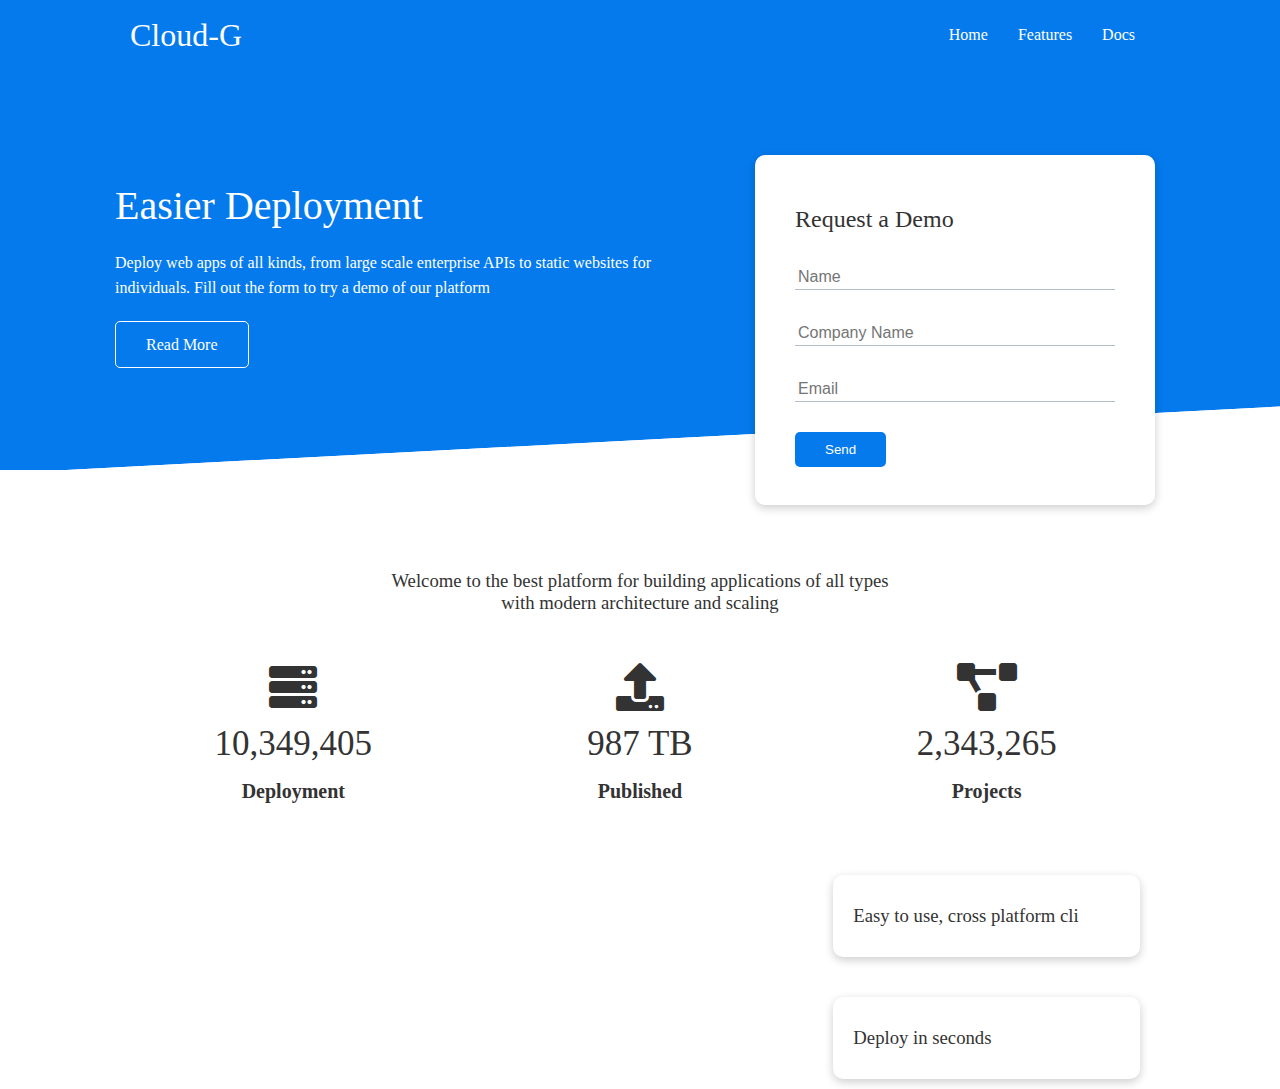
==== index.html @ 3bfcf2d3 "added cli section and style and added images folder" ====
<!DOCTYPE html>
<html lang="en">
<head>
    <meta charset="UTF-8">
    <meta http-equiv="X-UA-Compatible" content="IE=edge">
    <meta name="viewport" content="width=device-width, initial-scale=1.0">
    <link rel="stylesheet" href="https://cdnjs.cloudflare.com/ajax/libs/font-awesome/5.15.3/css/all.min.css" />
    <title> Cloud-G | Cloud Hosting For Everyone </title>
    <link rel="stylesheet" href="css/utilities.css" />
    <link rel="stylesheet" href="css/style.css" />
</head>
<body>
    <!-- NavBar -->
    <div class="navbar">
        <div class="container flex">
            <h1 class="logo">Cloud-G</h1>
            <nav>
                <ul>
                    <li><a href="index.html">Home</a></li>
                    <li><a href="features.html">Features</a></li>
                    <li><a href="docs.html">Docs</a></li>
                </ul>
            </nav>
        </div>
    </div>
    <!-- Showcase -->
    <section class="showcase">
        <div class="container grid">
            <div class="showcase-text">
                <h1> Easier Deployment</h1>
                <p>Deploy web apps of all kinds, from large scale enterprise APIs to static websites for individuals. Fill out the form to try a demo of our platform</p>
                <a href="features.html" class="btn btn-outline">Read More</a>
            </div>
            <div class="showcase-form card">
                <h2>Request a Demo</h2>
                <form>
                    <div class="form-control">
                        <input type="text" name="name" placeholder="Name" required/>
                    </div>
                    <div class="form-control">
                        <input type="text" name="company" placeholder="Company Name" required/>
                    </div>
                    <div class="form-control">
                        <input type="email" name="email" placeholder="Email" required/>
                    </div>
                    <input type="submit" value="Send" class="btn btn-primary">
                </form>
            </div>
        </div>
    </section>

    <!-- Stats -->
    <section class="stats">
        <div class="container">
            <h3 class="stats-heading text-center my-1">
                Welcome to the best platform for building applications of all types with modern architecture and scaling
            </h3>
            <div class="grid grid-3 text-center my-4">
                <div>
                    <i class="fas fa-server fa-3x"></i>
                    <h3>10,349,405</h3>
                    <p class="text-secondary">Deployment</p>
                </div>
                <div>
                    <i class="fas fa-upload fa-3x"></i>
                    <h3>987 TB</h3>
                    <p class="text-secondary">Published</p>
                </div>
                <div>
                    <i class="fas fa-project-diagram fa-3x"></i>
                    <h3>2,343,265</h3>
                    <p class="text-secondary">Projects</p>
                </div>
            </div>
        </div>
    </section>

    <!-- Cli -->
    <section class="cli">
        <div class="container grid">
            <img src="images/cli.png" alt="">
            <div class="card">
                <h3>Easy to use, cross platform cli</h3>
            </div>
            <div class="card">
                <h3>Deploy in seconds</h3>
            </div>
        </div>
    </section>
</body>
</html>
---- css/utilities.css ----
/* Utilities */
.container{
    max-width: 1100px;
    margin: 0 auto;
    overflow: auto;
    padding: 0 40px;
}

.card{
    background-color: #fff;
    color: #333;
    border-radius:10px;
    box-shadow: 0 3px 10px rgba(0, 0, 0, 0.2);
    padding: 20px;
    margin: 10px;
}

.btn{
    display: inline-block;
    padding:10px 30px;
    cursor: pointer;
    background-color: var(--primary-color);
    color: #fff;
    border: none;
    border-radius: 5px;
}

.btn-outline{
    background-color: transparent;
    border: 1px solid #fff;
}

.btn:hover{
    transform: scale(0.98);
}

.text-center{
    text-align: center;
}

.flex{
    display: flex;
    justify-content: center;
    align-items: center;
    height: 100%;
}

.grid{
    display:grid;
    grid-template-columns: repeat(2, 1fr);
    gap: 20px;
    justify-content: center;
    align-items: center;
    height: 100%;
}

.grid-3{
    grid-template-columns: repeat(3, 1fr);   
}

/* Margin */
.my-1{
    margin: 1rem 0;
}

.my-2{
    margin: 1.5rem 0;
}

.my-3{
    margin: 2rem 0;
}

.my-4{
    margin: 3rem 0;
}

.my-5{
    margin: 4rem 0;
}

/* Margin All Around */
.m-1{
    margin: 1rem ;
}

.m-2{
    margin: 1.5rem ;
}

.m-3{
    margin: 2rem ;
}

.m-4{
    margin: 3rem ;
}

.m-5{
    margin: 4rem ;
}

/* Padding */
.py-1{
    padding: 1rem 0;
}

.py-2{
    padding: 1.5rem 0;
}

.py-3{
    padding: 2rem 0;
}

.py-4{
    padding: 3rem 0;
}

.py-5{
    padding: 4rem 0;
}

/* Padding All Around */
.p-1{
    padding: 1rem ;
}

.p-2{
    padding: 1.5rem ;
}

.p-3{
    padding: 2rem ;
}

.p-4{
    padding: 3rem ;
}

.p-5{
    padding: 4rem ;
}
---- css/style.css ----
@import url("https://fonts.googleapis.com/css2?family=Lato:wght@300&display=swap");

/* Css Variable (custom property)*/
:root {
  --primary-color: #047aed;
}

/* Default */
* {
  box-sizing: border-box;
  padding: 0;
  margin: 0;
}

body {
  font-family: "Lato, sans-serif";
  color: #333;
  line-height: 1.6;
}

ul {
  list-style-type: none;
}

a {
  text-decoration: none;
  color: #333;
}

h1,
h2,
h3 {
  font-weight: 300;
  line-height: 1.2;
  margin: 10px 0;
}

p {
  margin: 10px 0;
}

img {
  width: 100%;
}

/* NavBar */
.navbar {
  background-color: var(--primary-color);
  color: #fff;
  height: 70px;
}

.navbar ul {
  display: flex;
}

.navbar a {
  color: #fff;
  padding: 10px;
  margin: 0 5px;
}

.navbar a:hover {
  border-bottom: 2px #fff solid;
}

.navbar .flex {
  justify-content: space-between;
}

/* Showcase */
.showcase {
  height: 400px;
  background-color: var(--primary-color);
  color: #fff;
  position: relative;
}

.showcase h1 {
  font-size: 40px;
}

.showcase p {
  margin: 20px 0;
}

.showcase .grid {
  overflow: visible;
  grid-template-columns: 55% 45%;
  gap: 30px;
}

.showcase-form {
  position: relative;
  top: 60px;
  height: 350px;
  width: 400px;
  padding: 40px;
  z-index: 100;
  justify-self: flex-end;
}

.showcase-form .form-control {
  margin: 30px 0;
}

.showcase-form input[type="text"],
.showcase-form input[type="email"] {
  border: 0;
  border-bottom: 1px solid #b4becb;
  width: 100%;
  padding: 3px;
  font-size: 16px;
}

.showcase-form input:focus {
  outline: none;
}

.showcase::before,
.showcase::after {
  content: "";
  position: absolute;
  height: 100px;
  bottom: -70px;
  right: 0;
  left: 0;
  background: #fff;
  transform: skewY(-3deg);
  --webkit-transform: skewY(-3deg);
  --moz-transfrom: skewY(-3deg);
  --ms-transform: skewY(-3deg);
}

/* Stats */
.stats {
  padding-top: 100px;
}

.stats-heading {
  max-width: 500px;
  margin: auto;
}

.stats .grid h3 {
  font-size: 35px;
}

.stats .grid p {
  font-size: 20px;
  font-weight: bold;
}

/* Cli */
.cli .grid {
  grid-template-columns: repeat(3, 1fr);
  grid-template-rows: repeat(2, 1fr);
}

.cli .grid > *:first-child {
  grid-column: 1 / span 2;
  grid-row: 1 / span 2;
}
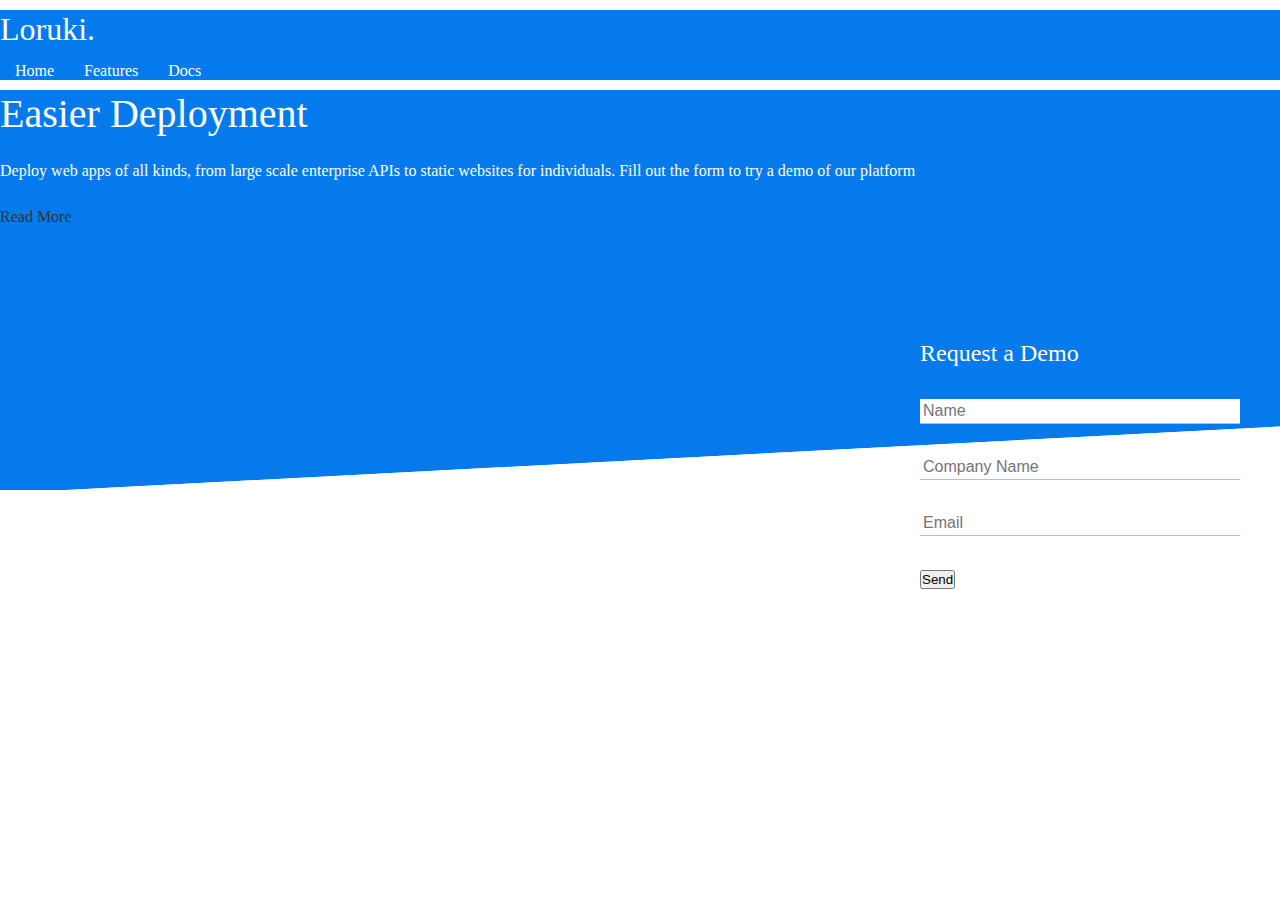
==== commit 0f53f042: "rename the title and logo to loruki." ====
--- a/index.html
+++ b/index.html
@@ -5,15 +5,14 @@
     <meta http-equiv="X-UA-Compatible" content="IE=edge">
     <meta name="viewport" content="width=device-width, initial-scale=1.0">
     <link rel="stylesheet" href="https://cdnjs.cloudflare.com/ajax/libs/font-awesome/5.15.3/css/all.min.css" />
-    <title> Cloud-G | Cloud Hosting For Everyone </title>
-    <link rel="stylesheet" href="css/utilities.css" />
+    <title> Loruki. | Cloud Hosting For Everyone </title>
     <link rel="stylesheet" href="css/style.css" />
 </head>
 <body>
     <!-- NavBar -->
     <div class="navbar">
         <div class="container flex">
-            <h1 class="logo">Cloud-G</h1>
+            <h1 class="logo">Loruki.</h1>
             <nav>
                 <ul>
                     <li><a href="index.html">Home</a></li>
@@ -48,44 +47,5 @@
             </div>
         </div>
     </section>
-
-    <!-- Stats -->
-    <section class="stats">
-        <div class="container">
-            <h3 class="stats-heading text-center my-1">
-                Welcome to the best platform for building applications of all types with modern architecture and scaling
-            </h3>
-            <div class="grid grid-3 text-center my-4">
-                <div>
-                    <i class="fas fa-server fa-3x"></i>
-                    <h3>10,349,405</h3>
-                    <p class="text-secondary">Deployment</p>
-                </div>
-                <div>
-                    <i class="fas fa-upload fa-3x"></i>
-                    <h3>987 TB</h3>
-                    <p class="text-secondary">Published</p>
-                </div>
-                <div>
-                    <i class="fas fa-project-diagram fa-3x"></i>
-                    <h3>2,343,265</h3>
-                    <p class="text-secondary">Projects</p>
-                </div>
-            </div>
-        </div>
-    </section>
-
-    <!-- Cli -->
-    <section class="cli">
-        <div class="container grid">
-            <img src="images/cli.png" alt="">
-            <div class="card">
-                <h3>Easy to use, cross platform cli</h3>
-            </div>
-            <div class="card">
-                <h3>Deploy in seconds</h3>
-            </div>
-        </div>
-    </section>
 </body>
 </html>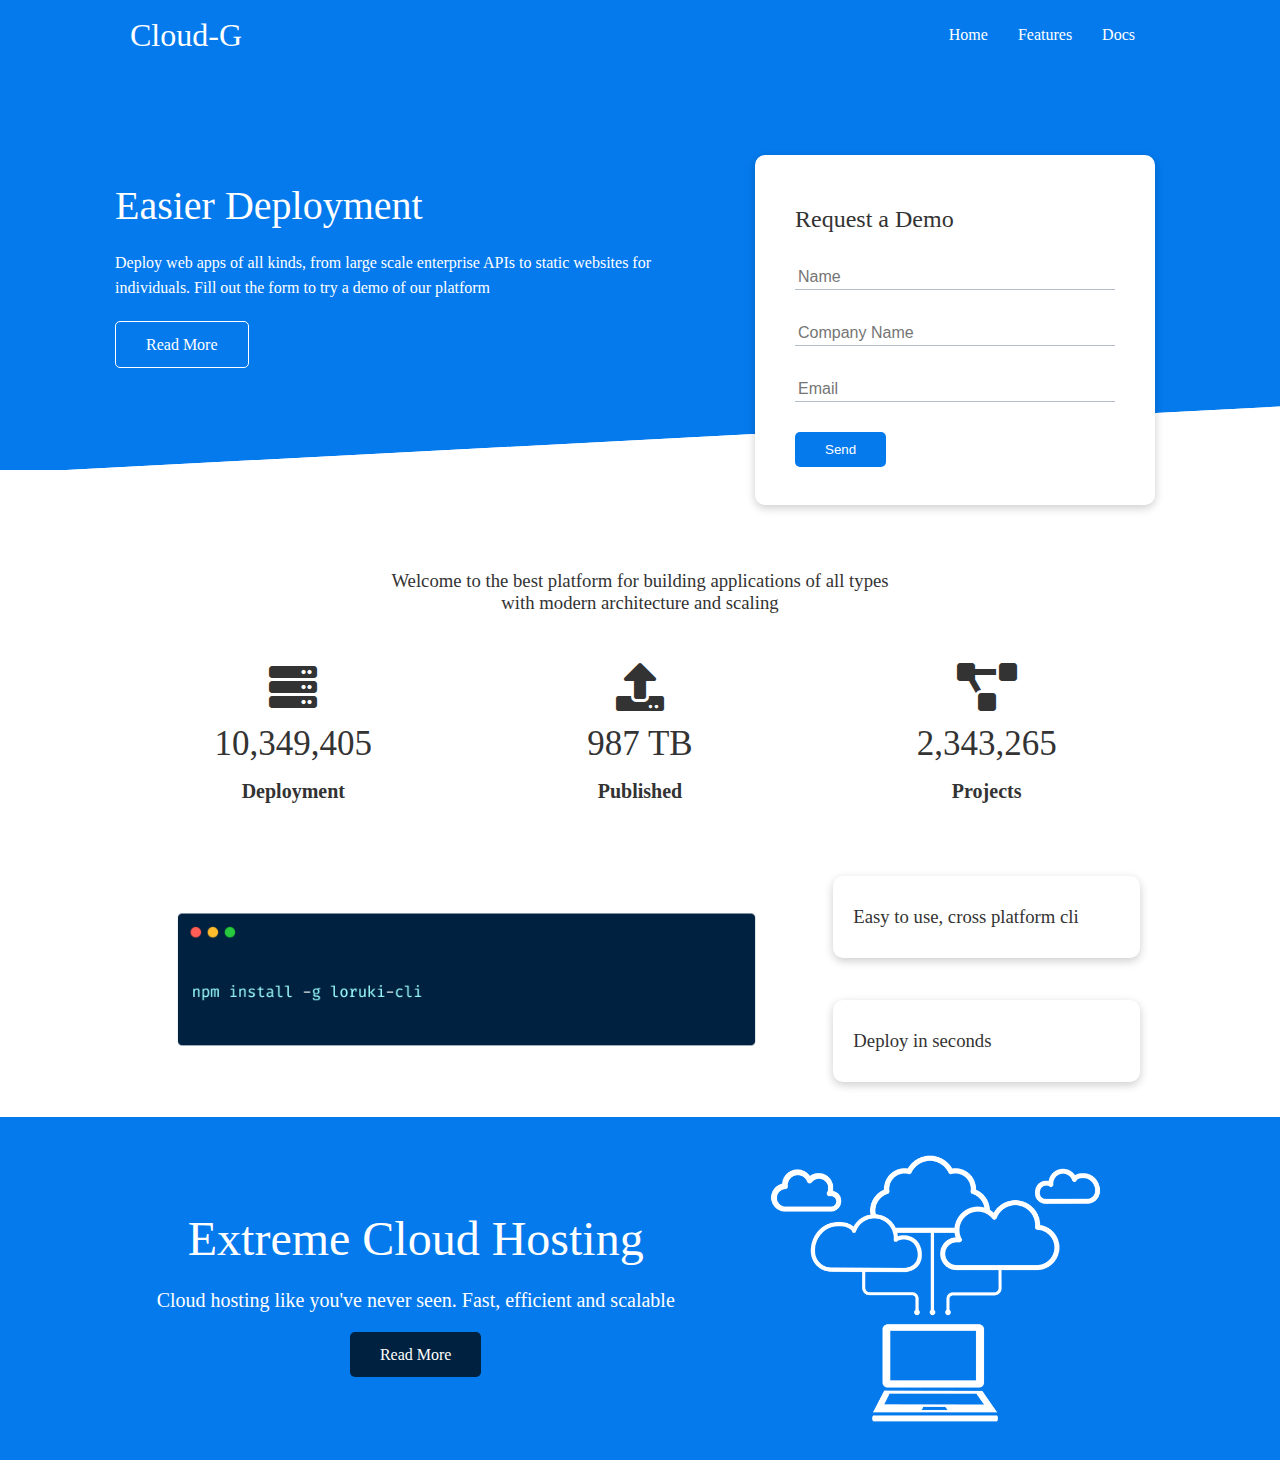
==== commit 219a6c95: "added cloud section and styles and added background & text-size in utilities and custom property sec" ====
--- a/index.html
+++ b/index.html
@@ -5,14 +5,15 @@
     <meta http-equiv="X-UA-Compatible" content="IE=edge">
     <meta name="viewport" content="width=device-width, initial-scale=1.0">
     <link rel="stylesheet" href="https://cdnjs.cloudflare.com/ajax/libs/font-awesome/5.15.3/css/all.min.css" />
-    <title> Loruki. | Cloud Hosting For Everyone </title>
+    <title> Cloud-G | Cloud Hosting For Everyone </title>
+    <link rel="stylesheet" href="css/utilities.css" />
     <link rel="stylesheet" href="css/style.css" />
 </head>
 <body>
     <!-- NavBar -->
     <div class="navbar">
         <div class="container flex">
-            <h1 class="logo">Loruki.</h1>
+            <h1 class="logo">Cloud-G</h1>
             <nav>
                 <ul>
                     <li><a href="index.html">Home</a></li>
@@ -47,5 +48,57 @@
             </div>
         </div>
     </section>
+
+    <!-- Stats -->
+    <section class="stats">
+        <div class="container">
+            <h3 class="stats-heading text-center my-1">
+                Welcome to the best platform for building applications of all types with modern architecture and scaling
+            </h3>
+            <div class="grid grid-3 text-center my-4">
+                <div>
+                    <i class="fas fa-server fa-3x"></i>
+                    <h3>10,349,405</h3>
+                    <p class="text-secondary">Deployment</p>
+                </div>
+                <div>
+                    <i class="fas fa-upload fa-3x"></i>
+                    <h3>987 TB</h3>
+                    <p class="text-secondary">Published</p>
+                </div>
+                <div>
+                    <i class="fas fa-project-diagram fa-3x"></i>
+                    <h3>2,343,265</h3>
+                    <p class="text-secondary">Projects</p>
+                </div>
+            </div>
+        </div>
+    </section>
+
+    <!-- Cli -->
+    <section class="cli">
+        <div class="container grid">
+            <img src="images/cli.png" alt="">
+            <div class="card">
+                <h3>Easy to use, cross platform cli</h3>
+            </div>
+            <div class="card">
+                <h3>Deploy in seconds</h3>
+            </div>
+        </div>
+    </section>
+
+    <!-- Cloud -->
+    <Section class="cloud bg-primary my-2 py-2">
+        <div class="container grid">
+            <div class="text-center">
+                <h2 class="lg">Extreme Cloud Hosting</h2>
+                <p class="lead my-1">
+                    Cloud hosting like you've never seen. Fast, efficient and scalable</p>
+                    <a href="features.html" class="btn btn-dark">Read More</a>
+            </div>
+            <img src="images/cloud.png" alt="" />
+        </div>
+    </Section>
 </body>
 </html>--- a/css/utilities.css
+++ b/css/utilities.css
@@ -0,0 +1,189 @@
+/* Utilities */
+.container {
+  max-width: 1100px;
+  margin: 0 auto;
+  overflow: auto;
+  padding: 0 40px;
+}
+
+.card {
+  background-color: #fff;
+  color: #333;
+  border-radius: 10px;
+  box-shadow: 0 3px 10px rgba(0, 0, 0, 0.2);
+  padding: 20px;
+  margin: 10px;
+}
+
+.btn {
+  display: inline-block;
+  padding: 10px 30px;
+  cursor: pointer;
+  background-color: var(--primary-color);
+  color: #fff;
+  border: none;
+  border-radius: 5px;
+}
+
+.btn-outline {
+  background-color: transparent;
+  border: 1px solid #fff;
+}
+
+.btn:hover {
+  transform: scale(0.98);
+}
+
+/* Backgrounds & Colored Buttons */
+.bg-primary,
+.btn-primary {
+  background-color: var(--primary-color);
+  color: #fff;
+}
+
+.bg-secondary,
+.btn-secondary {
+  background-color: var(--secondary-color);
+  color: #fff;
+}
+
+.bg-dark,
+.btn-dark {
+  background-color: var(--dark-color);
+  color: #fff;
+}
+
+.bg-light,
+.btn-light {
+  background-color: var(--light-color);
+  color: #333;
+}
+
+/* Text Sizes */
+.lead {
+  font-size: 20px;
+}
+
+.sm {
+  font-size: 1rem;
+}
+
+.md {
+  font-size: 2rem;
+}
+
+.lg {
+  font-size: 3rem;
+}
+
+.xl {
+  font-size: 4rem;
+}
+
+.text-center {
+  text-align: center;
+}
+
+.flex {
+  display: flex;
+  justify-content: center;
+  align-items: center;
+  height: 100%;
+}
+
+.grid {
+  display: grid;
+  grid-template-columns: repeat(2, 1fr);
+  gap: 20px;
+  justify-content: center;
+  align-items: center;
+  height: 100%;
+}
+
+.grid-3 {
+  grid-template-columns: repeat(3, 1fr);
+}
+
+/* Margin */
+.my-1 {
+  margin: 1rem 0;
+}
+
+.my-2 {
+  margin: 1.5rem 0;
+}
+
+.my-3 {
+  margin: 2rem 0;
+}
+
+.my-4 {
+  margin: 3rem 0;
+}
+
+.my-5 {
+  margin: 4rem 0;
+}
+
+/* Margin All Around */
+.m-1 {
+  margin: 1rem;
+}
+
+.m-2 {
+  margin: 1.5rem;
+}
+
+.m-3 {
+  margin: 2rem;
+}
+
+.m-4 {
+  margin: 3rem;
+}
+
+.m-5 {
+  margin: 4rem;
+}
+
+/* Padding */
+.py-1 {
+  padding: 1rem 0;
+}
+
+.py-2 {
+  padding: 1.5rem 0;
+}
+
+.py-3 {
+  padding: 2rem 0;
+}
+
+.py-4 {
+  padding: 3rem 0;
+}
+
+.py-5 {
+  padding: 4rem 0;
+}
+
+/* Padding All Around */
+.p-1 {
+  padding: 1rem;
+}
+
+.p-2 {
+  padding: 1.5rem;
+}
+
+.p-3 {
+  padding: 2rem;
+}
+
+.p-4 {
+  padding: 3rem;
+}
+
+.p-5 {
+  padding: 4rem;
+}
--- a/css/style.css
+++ b/css/style.css
@@ -3,6 +3,9 @@
 /* Css Variable (custom property)*/
 :root {
   --primary-color: #047aed;
+  --secondary-color: #1c3fa8;
+  --dark-color: #002240;
+  --light-color: #f4f4f4;
 }
 
 /* Default */
@@ -161,3 +164,8 @@
   grid-column: 1 / span 2;
   grid-row: 1 / span 2;
 }
+
+/* Cloud */
+.cloud .grid {
+  grid-template-columns: 4fr 3fr;
+}
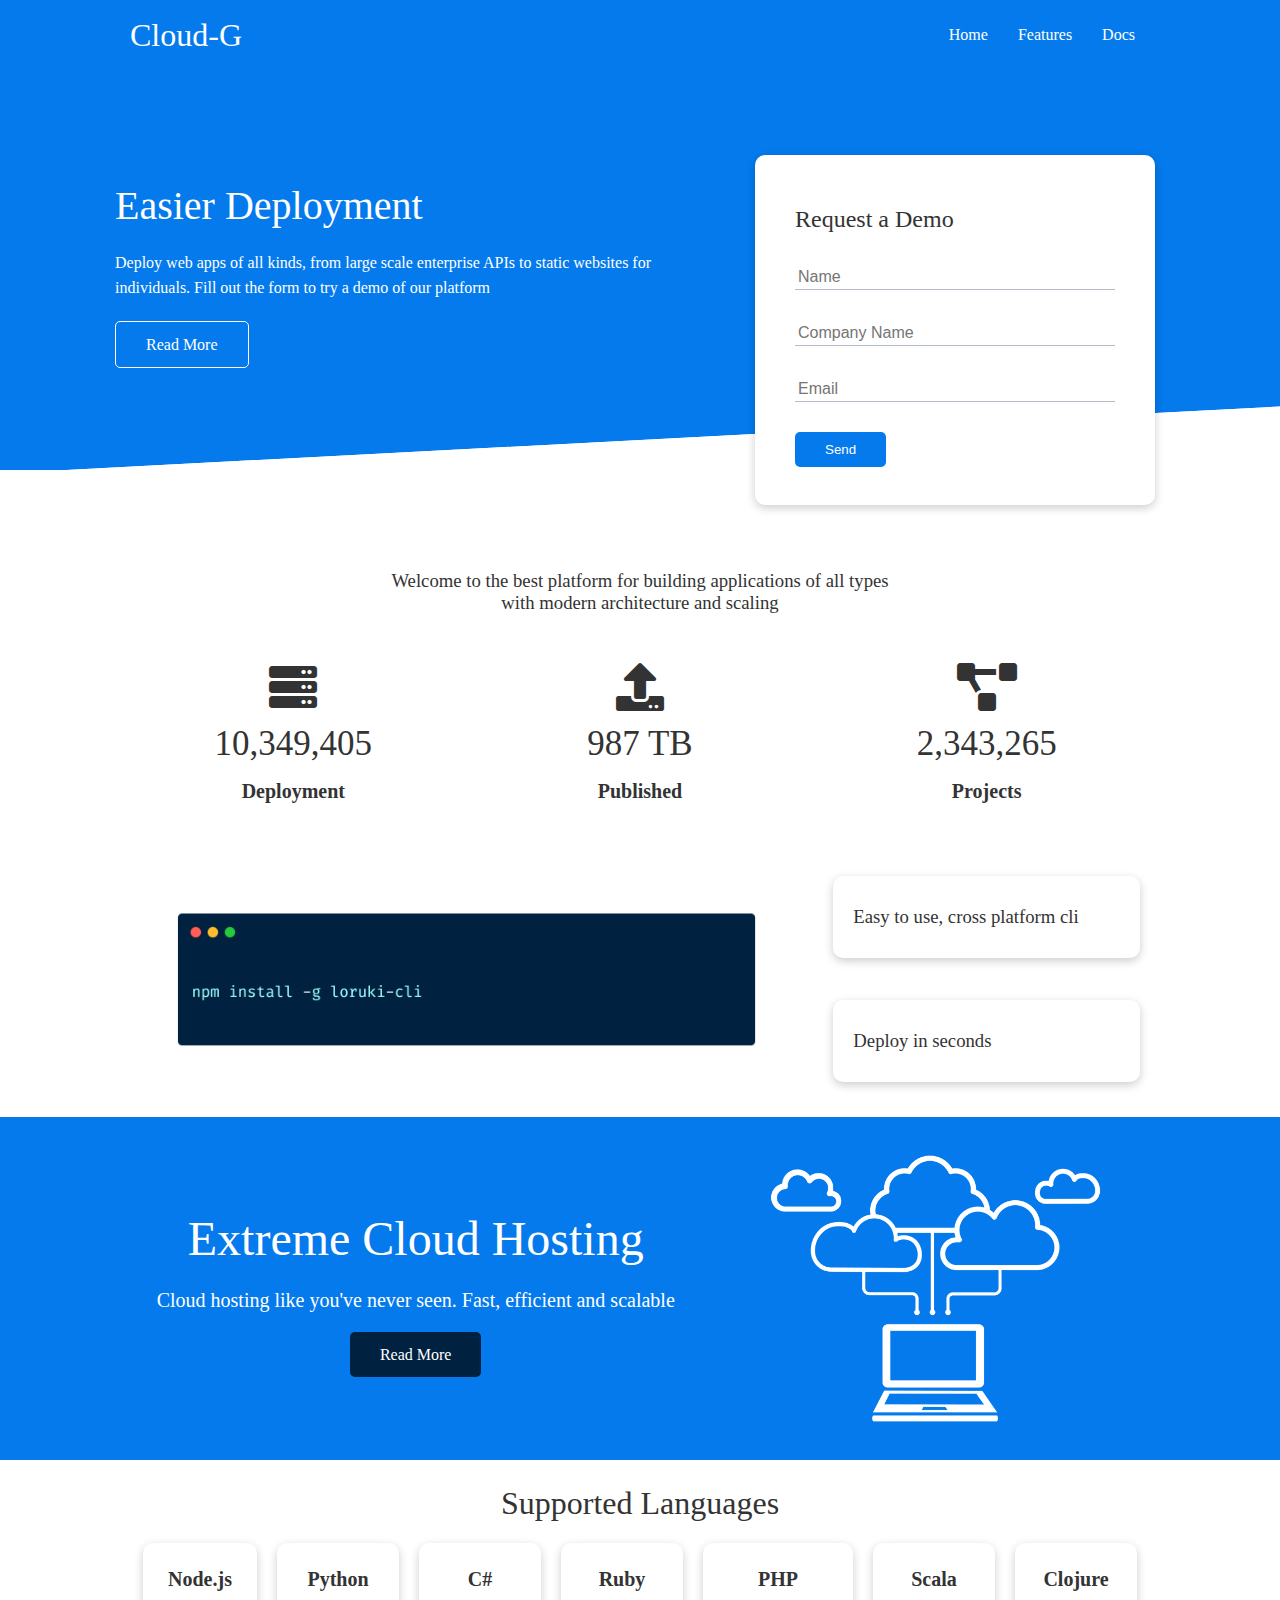
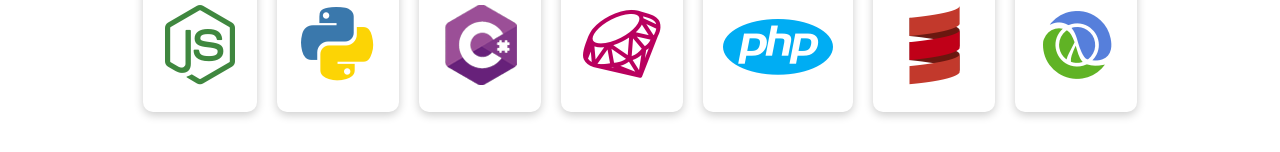
==== commit 73ab68a4: "added languages section in html and added styles in styles.css" ====
--- a/index.html
+++ b/index.html
@@ -1,104 +1,153 @@
 <!DOCTYPE html>
 <html lang="en">
-<head>
-    <meta charset="UTF-8">
-    <meta http-equiv="X-UA-Compatible" content="IE=edge">
-    <meta name="viewport" content="width=device-width, initial-scale=1.0">
-    <link rel="stylesheet" href="https://cdnjs.cloudflare.com/ajax/libs/font-awesome/5.15.3/css/all.min.css" />
-    <title> Cloud-G | Cloud Hosting For Everyone </title>
+  <head>
+    <meta charset="UTF-8" />
+    <meta http-equiv="X-UA-Compatible" content="IE=edge" />
+    <meta name="viewport" content="width=device-width, initial-scale=1.0" />
+    <link
+      rel="stylesheet"
+      href="https://cdnjs.cloudflare.com/ajax/libs/font-awesome/5.15.3/css/all.min.css"
+    />
+    <title>Cloud-G | Cloud Hosting For Everyone</title>
     <link rel="stylesheet" href="css/utilities.css" />
     <link rel="stylesheet" href="css/style.css" />
-</head>
-<body>
+  </head>
+  <body>
     <!-- NavBar -->
     <div class="navbar">
-        <div class="container flex">
-            <h1 class="logo">Cloud-G</h1>
-            <nav>
-                <ul>
-                    <li><a href="index.html">Home</a></li>
-                    <li><a href="features.html">Features</a></li>
-                    <li><a href="docs.html">Docs</a></li>
-                </ul>
-            </nav>
-        </div>
+      <div class="container flex">
+        <h1 class="logo">Cloud-G</h1>
+        <nav>
+          <ul>
+            <li><a href="index.html">Home</a></li>
+            <li><a href="features.html">Features</a></li>
+            <li><a href="docs.html">Docs</a></li>
+          </ul>
+        </nav>
+      </div>
     </div>
     <!-- Showcase -->
     <section class="showcase">
-        <div class="container grid">
-            <div class="showcase-text">
-                <h1> Easier Deployment</h1>
-                <p>Deploy web apps of all kinds, from large scale enterprise APIs to static websites for individuals. Fill out the form to try a demo of our platform</p>
-                <a href="features.html" class="btn btn-outline">Read More</a>
+      <div class="container grid">
+        <div class="showcase-text">
+          <h1>Easier Deployment</h1>
+          <p>
+            Deploy web apps of all kinds, from large scale enterprise APIs to
+            static websites for individuals. Fill out the form to try a demo of
+            our platform
+          </p>
+          <a href="features.html" class="btn btn-outline">Read More</a>
+        </div>
+        <div class="showcase-form card">
+          <h2>Request a Demo</h2>
+          <form>
+            <div class="form-control">
+              <input type="text" name="name" placeholder="Name" required />
             </div>
-            <div class="showcase-form card">
-                <h2>Request a Demo</h2>
-                <form>
-                    <div class="form-control">
-                        <input type="text" name="name" placeholder="Name" required/>
-                    </div>
-                    <div class="form-control">
-                        <input type="text" name="company" placeholder="Company Name" required/>
-                    </div>
-                    <div class="form-control">
-                        <input type="email" name="email" placeholder="Email" required/>
-                    </div>
-                    <input type="submit" value="Send" class="btn btn-primary">
-                </form>
+            <div class="form-control">
+              <input
+                type="text"
+                name="company"
+                placeholder="Company Name"
+                required
+              />
             </div>
+            <div class="form-control">
+              <input type="email" name="email" placeholder="Email" required />
+            </div>
+            <input type="submit" value="Send" class="btn btn-primary" />
+          </form>
         </div>
+      </div>
     </section>
 
     <!-- Stats -->
     <section class="stats">
-        <div class="container">
-            <h3 class="stats-heading text-center my-1">
-                Welcome to the best platform for building applications of all types with modern architecture and scaling
-            </h3>
-            <div class="grid grid-3 text-center my-4">
-                <div>
-                    <i class="fas fa-server fa-3x"></i>
-                    <h3>10,349,405</h3>
-                    <p class="text-secondary">Deployment</p>
-                </div>
-                <div>
-                    <i class="fas fa-upload fa-3x"></i>
-                    <h3>987 TB</h3>
-                    <p class="text-secondary">Published</p>
-                </div>
-                <div>
-                    <i class="fas fa-project-diagram fa-3x"></i>
-                    <h3>2,343,265</h3>
-                    <p class="text-secondary">Projects</p>
-                </div>
-            </div>
+      <div class="container">
+        <h3 class="stats-heading text-center my-1">
+          Welcome to the best platform for building applications of all types
+          with modern architecture and scaling
+        </h3>
+        <div class="grid grid-3 text-center my-4">
+          <div>
+            <i class="fas fa-server fa-3x"></i>
+            <h3>10,349,405</h3>
+            <p class="text-secondary">Deployment</p>
+          </div>
+          <div>
+            <i class="fas fa-upload fa-3x"></i>
+            <h3>987 TB</h3>
+            <p class="text-secondary">Published</p>
+          </div>
+          <div>
+            <i class="fas fa-project-diagram fa-3x"></i>
+            <h3>2,343,265</h3>
+            <p class="text-secondary">Projects</p>
+          </div>
         </div>
+      </div>
     </section>
 
     <!-- Cli -->
     <section class="cli">
-        <div class="container grid">
-            <img src="images/cli.png" alt="">
-            <div class="card">
-                <h3>Easy to use, cross platform cli</h3>
-            </div>
-            <div class="card">
-                <h3>Deploy in seconds</h3>
-            </div>
+      <div class="container grid">
+        <img src="images/cli.png" alt="" />
+        <div class="card">
+          <h3>Easy to use, cross platform cli</h3>
         </div>
+        <div class="card">
+          <h3>Deploy in seconds</h3>
+        </div>
+      </div>
     </section>
 
     <!-- Cloud -->
-    <Section class="cloud bg-primary my-2 py-2">
-        <div class="container grid">
-            <div class="text-center">
-                <h2 class="lg">Extreme Cloud Hosting</h2>
-                <p class="lead my-1">
-                    Cloud hosting like you've never seen. Fast, efficient and scalable</p>
-                    <a href="features.html" class="btn btn-dark">Read More</a>
-            </div>
-            <img src="images/cloud.png" alt="" />
+    <section class="cloud bg-primary my-2 py-2">
+      <div class="container grid">
+        <div class="text-center">
+          <h2 class="lg">Extreme Cloud Hosting</h2>
+          <p class="lead my-1">
+            Cloud hosting like you've never seen. Fast, efficient and scalable
+          </p>
+          <a href="features.html" class="btn btn-dark">Read More</a>
         </div>
-    </Section>
-</body>
-</html>+        <img src="images/cloud.png" alt="" />
+      </div>
+    </section>
+
+    <!-- Languages -->
+    <section class="languages">
+      <h2 class="md text-center">Supported Languages</h2>
+      <div class="container flex">
+        <div class="card">
+          <h4>Node.js</h4>
+          <img src="images/logos/node.png" alt="" />
+        </div>
+        <div class="card">
+          <h4>Python</h4>
+          <img src="images/logos/python.png" alt="" />
+        </div>
+        <div class="card">
+          <h4>C#</h4>
+          <img src="images/logos/csharp.png" alt="" />
+        </div>
+        <div class="card">
+          <h4>Ruby</h4>
+          <img src="images/logos/ruby.png" alt="" />
+        </div>
+        <div class="card">
+          <h4>PHP</h4>
+          <img src="images/logos/php.png" alt="" />
+        </div>
+        <div class="card">
+          <h4>Scala</h4>
+          <img src="images/logos/scala.png" alt="" />
+        </div>
+        <div class="card">
+          <h4>Clojure</h4>
+          <img src="images/logos/clojure.png" alt="" />
+        </div>
+      </div>
+    </section>
+  </body>
+</html>
--- a/css/style.css
+++ b/css/style.css
@@ -169,3 +169,23 @@
 .cloud .grid {
   grid-template-columns: 4fr 3fr;
 }
+
+/* Languages */
+.languages .flex {
+  flex-wrap: wrap;
+}
+
+.languages .card {
+  text-align: center;
+  margin: 10px 10px 40px;
+  transition: transform 0.2s ease-in;
+}
+
+.languages .card:hover {
+  transform: translateY(-15px);
+}
+
+.languages .card h4 {
+  font-size: 20px;
+  margin-bottom: 10px;
+}
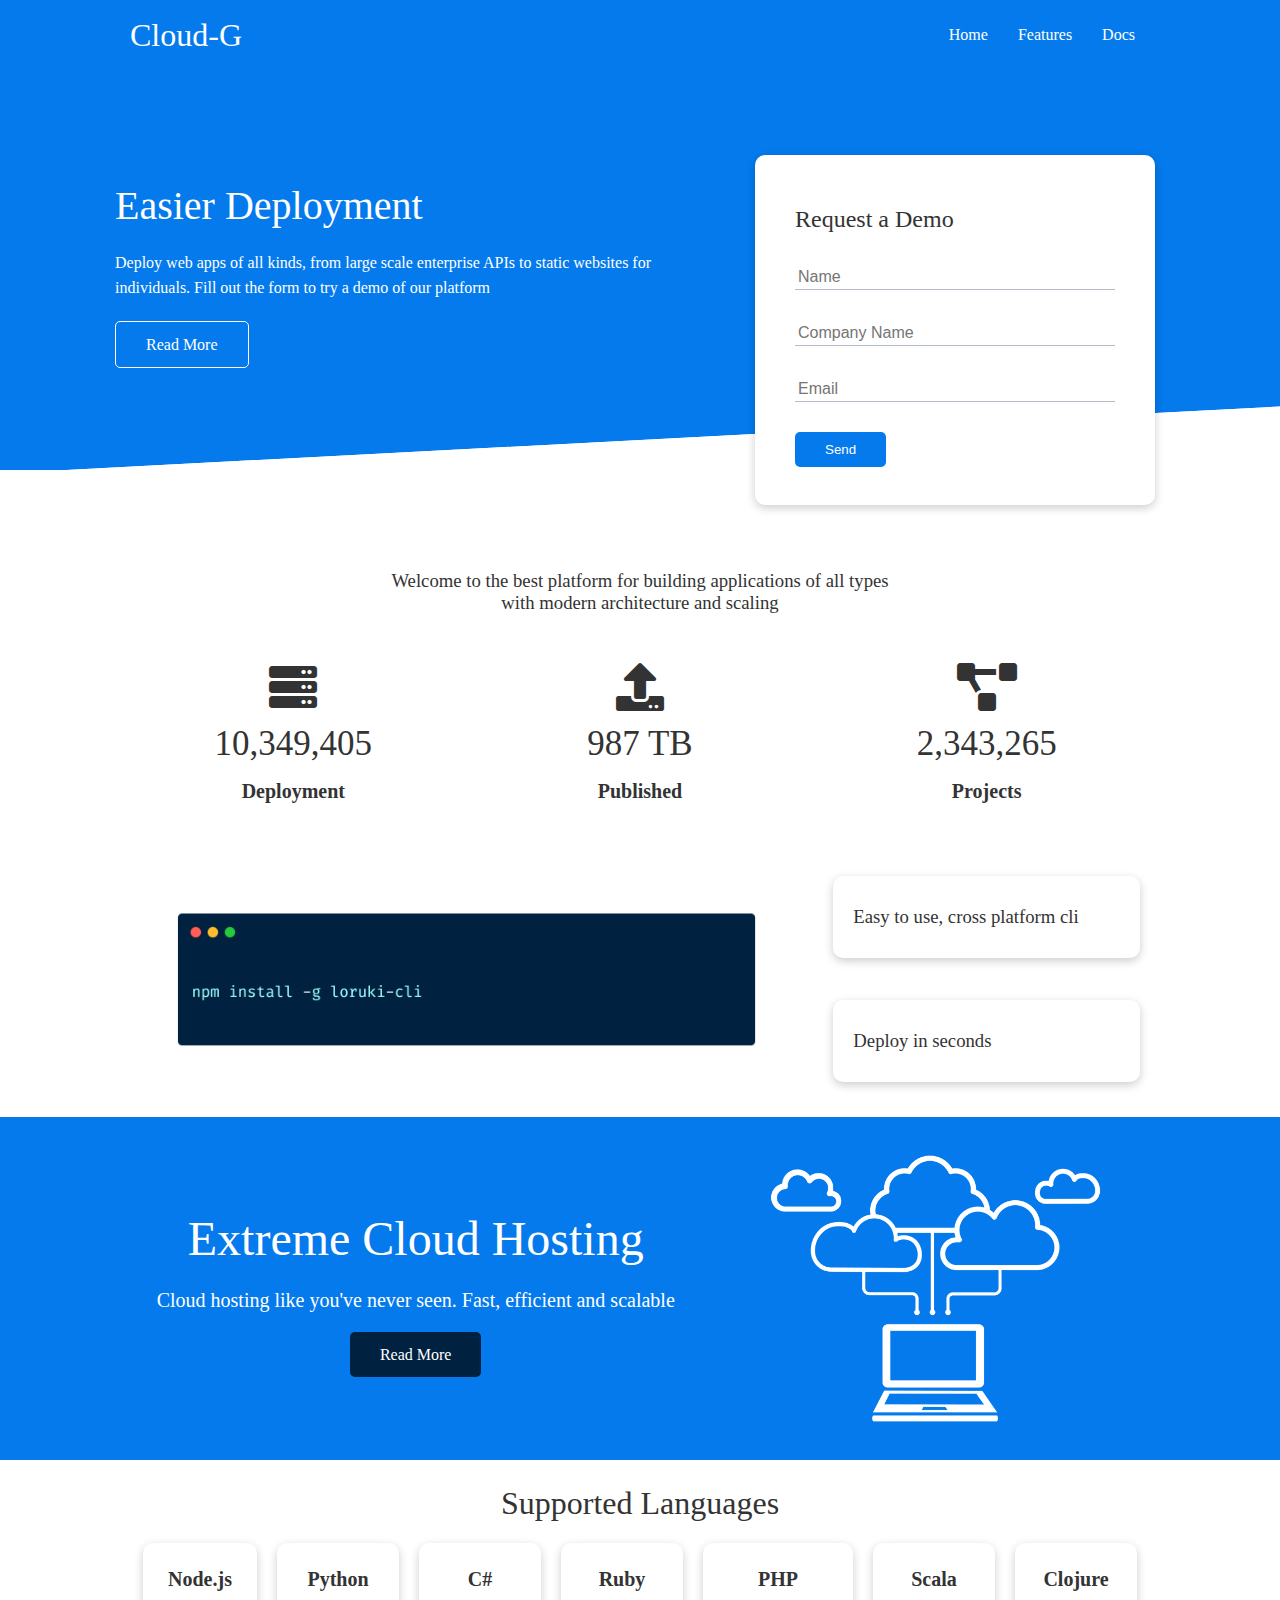
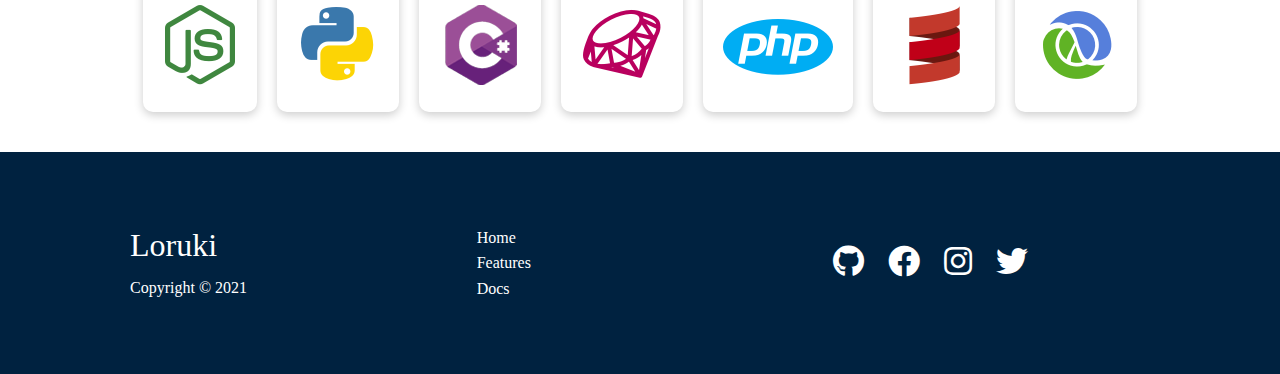
==== commit 4b9413a3: "added footerin html and style in style.css and added background link color in utilities.css" ====
--- a/index.html
+++ b/index.html
@@ -149,5 +149,28 @@
         </div>
       </div>
     </section>
+
+    <!-- Footer -->
+    <footer class="footer bg-dark py-5">
+      <div class="container grid grid-3">
+        <div>
+          <h1>Loruki</h1>
+          <p>Copyright &copy; 2021</p>
+        </div>
+        <nav>
+          <ul>
+            <li><a href="index.html">Home</a></li>
+            <li><a href="features.html">Features</a></li>
+            <li><a href="docs.html">Docs</a></li>
+          </ul>
+        </nav>
+        <div class="social">
+          <a href="#"><i class="fab fa-github fa-2x"></i></a>
+          <a href="#"><i class="fab fa-facebook fa-2x"></i></a>
+          <a href="#"><i class="fab fa-instagram fa-2x"></i></a>
+          <a href="#"><i class="fab fa-twitter fa-2x"></i></a>
+        </div>
+      </div>
+    </footer>
   </body>
 </html>
--- a/css/utilities.css
+++ b/css/utilities.css
@@ -57,6 +57,16 @@
 .btn-light {
   background-color: var(--light-color);
   color: #333;
+}
+
+/* Background Link Color */
+.bg-primary a,
+.btn-primary a,
+.bg-secondary a,
+.btn-secondary a,
+.bg-dark a,
+.btn-dark a {
+  color: #fff;
 }
 
 /* Text Sizes */
--- a/css/style.css
+++ b/css/style.css
@@ -189,3 +189,8 @@
   font-size: 20px;
   margin-bottom: 10px;
 }
+
+/* Footer */
+.footer .social a {
+  margin: 0 10px;
+}
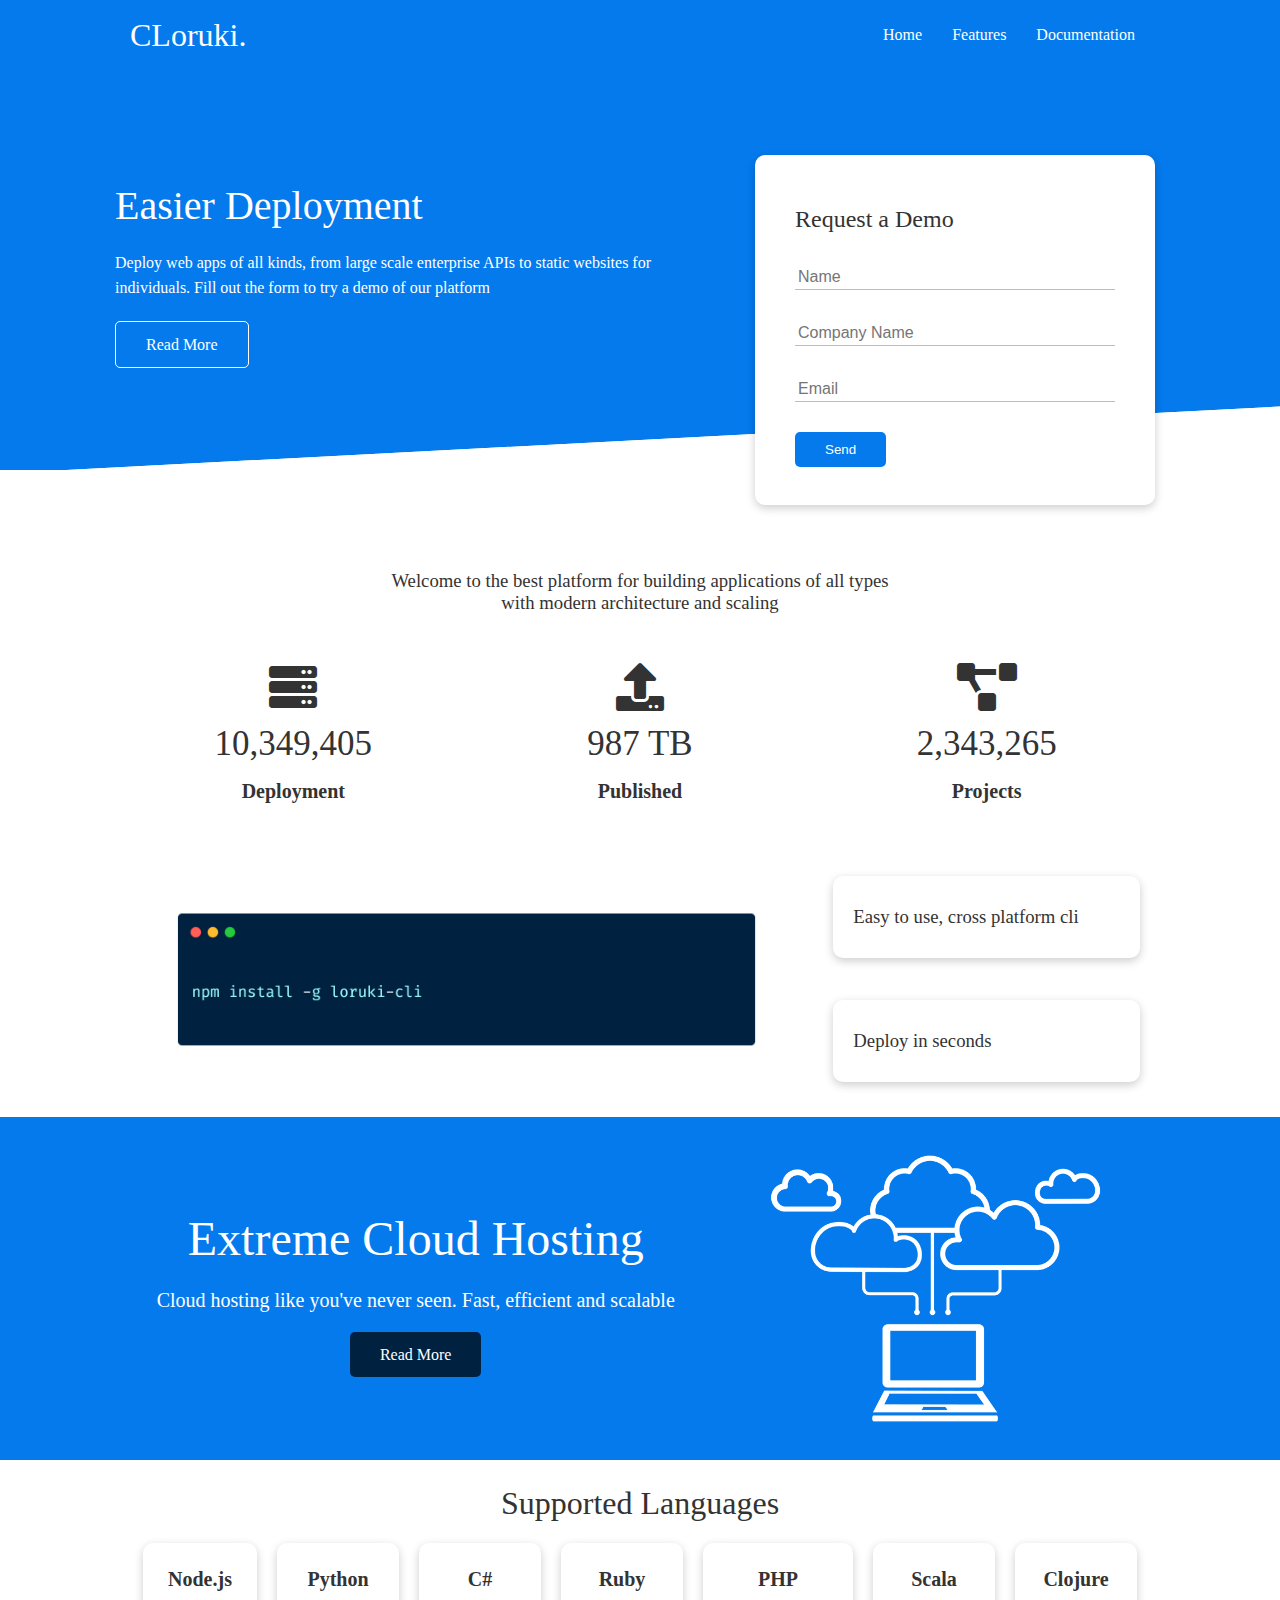
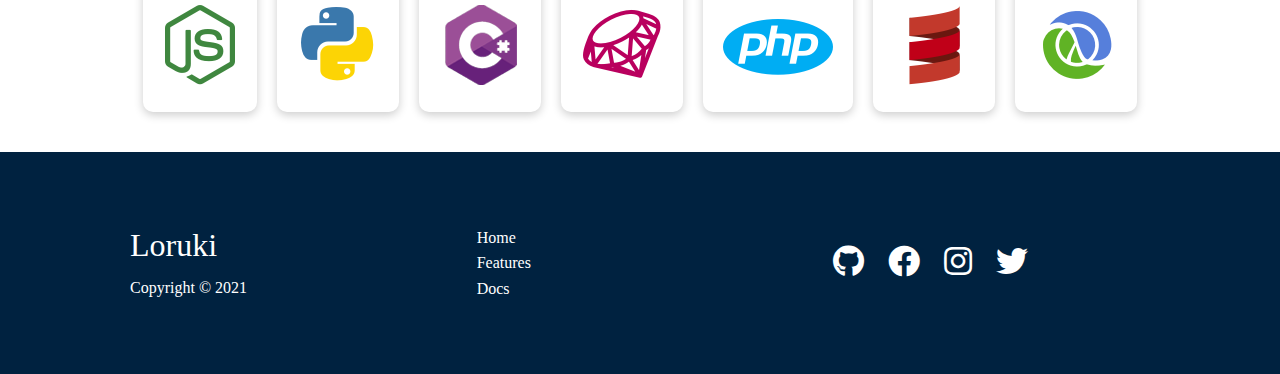
==== commit b8c26d55: "rename the logo title and dosc to documentation and structure the dosc.html" ====
--- a/index.html
+++ b/index.html
@@ -8,7 +8,7 @@
       rel="stylesheet"
       href="https://cdnjs.cloudflare.com/ajax/libs/font-awesome/5.15.3/css/all.min.css"
     />
-    <title>Cloud-G | Cloud Hosting For Everyone</title>
+    <title>Loruki. | Cloud Hosting For Everyone</title>
     <link rel="stylesheet" href="css/utilities.css" />
     <link rel="stylesheet" href="css/style.css" />
   </head>
@@ -16,12 +16,12 @@
     <!-- NavBar -->
     <div class="navbar">
       <div class="container flex">
-        <h1 class="logo">Cloud-G</h1>
+        <h1 class="logo">CLoruki.</h1>
         <nav>
           <ul>
             <li><a href="index.html">Home</a></li>
             <li><a href="features.html">Features</a></li>
-            <li><a href="docs.html">Docs</a></li>
+            <li><a href="docs.html">Documentation</a></li>
           </ul>
         </nav>
       </div>
--- a/css/style.css
+++ b/css/style.css
@@ -190,7 +190,80 @@
   margin-bottom: 10px;
 }
 
+/* Features */
+.features-head img {
+  width: 200px;
+  justify-self: flex-end;
+}
+
+.features-sub-head img {
+  width: 300px;
+  justify-self: flex-end;
+}
+
+.features-main .card > i {
+  margin-right: 20px;
+}
+
+.features-main .grid {
+  padding: 30px;
+}
+
+.features-main .grid > *:first-child {
+  grid-column: 1 / span 3;
+}
+
+.features-main .grid > *:nth-child(2) {
+  grid-column: 1 / span 2;
+}
 /* Footer */
 .footer .social a {
   margin: 0 10px;
 }
+
+/* Tablets and under */
+@media (max-width: 768px) {
+  .grid,
+  .showcase .grid,
+  .stats .grid,
+  .cli .grid,
+  .cloud .grid {
+    grid-template-columns: 1fr;
+    grid-template-rows: 1fr;
+  }
+
+  .showcase {
+    height: auto;
+  }
+
+  .showcase-text {
+    text-align: center;
+    margin-top: 40px;
+  }
+
+  .showcase-form {
+    justify-self: center;
+    margin: auto;
+  }
+
+  .cli .grid > *:first-child {
+    grid-column: 1;
+    grid-row: 1;
+  }
+}
+
+/* Mobile */
+@media (max-width: 500px) {
+  .navbar {
+    height: 110px;
+  }
+
+  .navbar .flex {
+    flex-direction: column;
+  }
+
+  .navbar ul {
+    padding: 10px;
+    background-color: rgba(0, 0, 0, 0.1);
+  }
+}
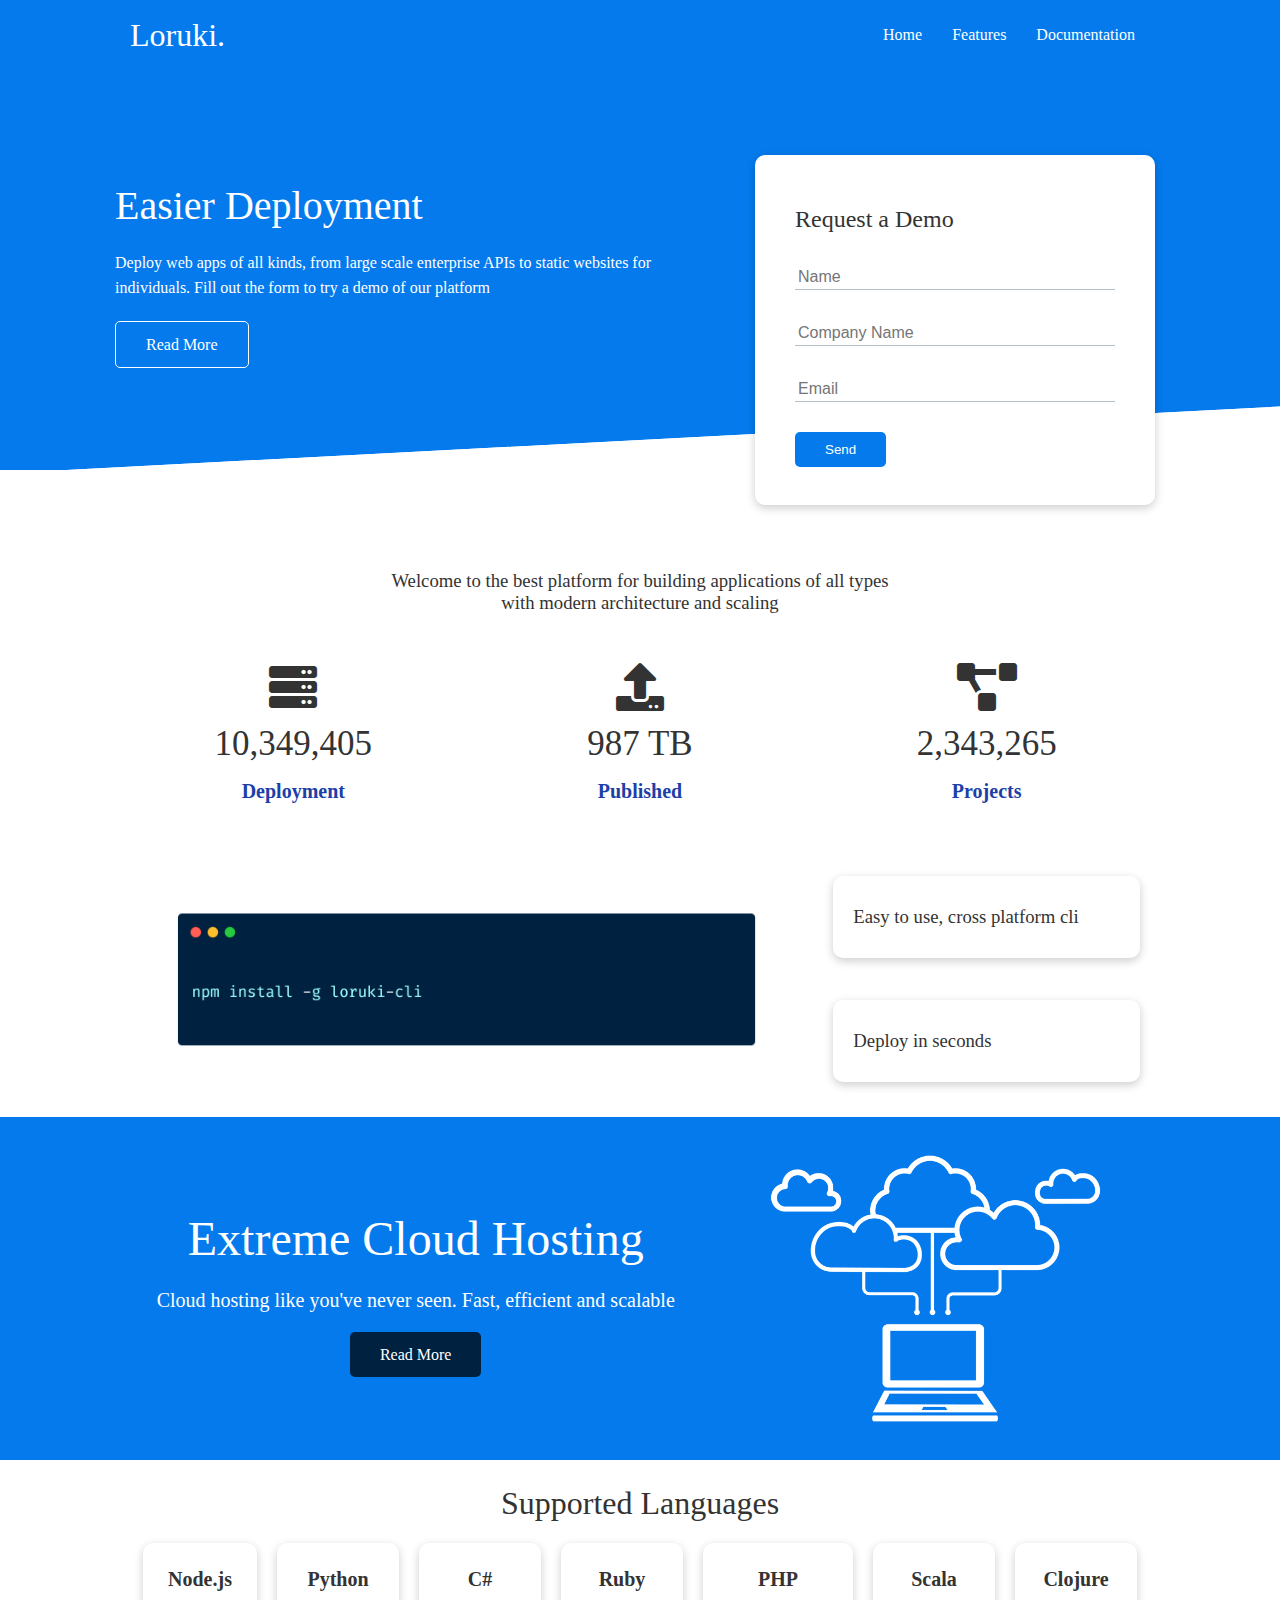
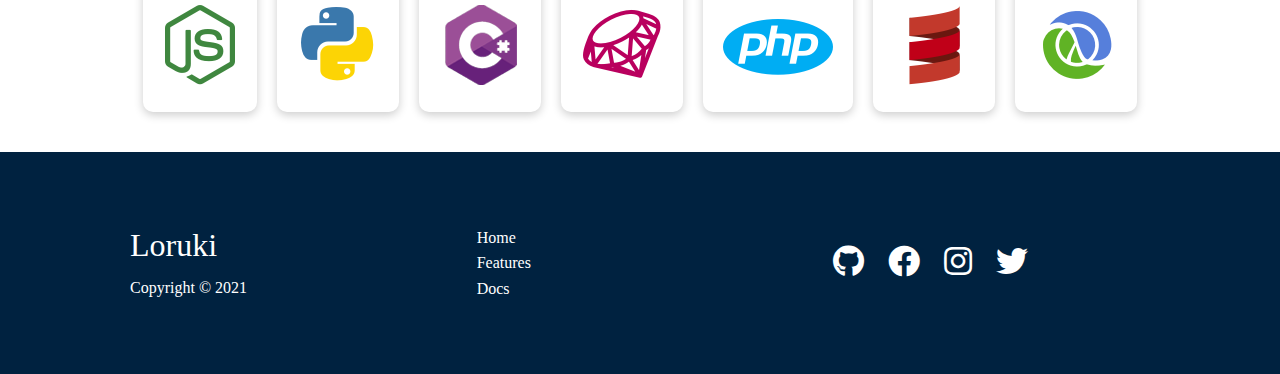
==== commit bb2e171a: "rename the logo loruki in index.html and added animation to showcase text form and stats" ====
--- a/index.html
+++ b/index.html
@@ -16,7 +16,7 @@
     <!-- NavBar -->
     <div class="navbar">
       <div class="container flex">
-        <h1 class="logo">CLoruki.</h1>
+        <h1 class="logo">Loruki.</h1>
         <nav>
           <ul>
             <li><a href="index.html">Home</a></li>
--- a/css/utilities.css
+++ b/css/utilities.css
@@ -69,6 +69,23 @@
   color: #fff;
 }
 
+/* Text color */
+.text-primary {
+  color: var(--primary-color);
+}
+
+.text-secondary {
+  color: var(--secondary-color);
+}
+
+.text-dark {
+  color: var(--dark-color);
+}
+
+.text-light {
+  color: var(--light-color);
+}
+
 /* Text Sizes */
 .lead {
   font-size: 20px;
@@ -92,6 +109,28 @@
 
 .text-center {
   text-align: center;
+}
+
+/* Alert */
+.alert {
+  background-color: var(--light-color);
+  padding: 10px 20px;
+  font-weight: bold;
+  margin: 15px 0;
+}
+
+.alert i {
+  margin-right: 10px;
+}
+
+.alert-success {
+  background-color: var(--success-color);
+  color: #fff;
+}
+
+.alert-error {
+  background-color: var(--error-color);
+  color: #fff;
 }
 
 .flex {
--- a/css/style.css
+++ b/css/style.css
@@ -6,6 +6,8 @@
   --secondary-color: #1c3fa8;
   --dark-color: #002240;
   --light-color: #f4f4f4;
+  --success-color: #5cb85c;
+  --error-color: #d9534f;
 }
 
 /* Default */
@@ -46,6 +48,13 @@
   width: 100%;
 }
 
+code,
+pre {
+  background: #333;
+  color: #fff;
+  padding: 10px;
+}
+
 /* NavBar */
 .navbar {
   background-color: var(--primary-color);
@@ -91,6 +100,10 @@
   overflow: visible;
   grid-template-columns: 55% 45%;
   gap: 30px;
+}
+
+.showcase-text {
+  animation: slideInFromLeft 1s ease-in;
 }
 
 .showcase-form {
@@ -101,6 +114,7 @@
   padding: 40px;
   z-index: 100;
   justify-self: flex-end;
+  animation: slideInFromRight 1s ease-in;
 }
 
 .showcase-form .form-control {
@@ -138,6 +152,7 @@
 /* Stats */
 .stats {
   padding-top: 100px;
+  animation: slideInFromBottom 1s ease-in;
 }
 
 .stats-heading {
@@ -191,7 +206,8 @@
 }
 
 /* Features */
-.features-head img {
+.features-head img,
+.dosc-head img {
   width: 200px;
   justify-self: flex-end;
 }
@@ -216,9 +232,72 @@
 .features-main .grid > *:nth-child(2) {
   grid-column: 1 / span 2;
 }
+
+/* Docs Main */
+.docs-main h3 {
+  margin: 20px 0;
+}
+
+.docs-main .grid {
+  grid-template-columns: 1fr 2fr;
+  align-items: flex-start;
+}
+
+.docs-main nav li {
+  font-size: 17px;
+  padding-bottom: 5px;
+  margin-bottom: 5px;
+  border-bottom: 1px #ccc solid;
+}
+
+.docs-main a:hover {
+  font-weight: bold;
+}
+
 /* Footer */
 .footer .social a {
   margin: 0 10px;
+}
+
+/* Animations */
+@keyframes slideInFromLeft {
+  0% {
+    transform: translateX(-100%);
+  }
+
+  100% {
+    transform: translateX(0);
+  }
+}
+
+@keyframes slideInFromRight {
+  0% {
+    transform: translateX(100%);
+  }
+
+  100% {
+    transform: translateX(0);
+  }
+}
+
+@keyframes slideInFromTop {
+  0% {
+    transform: translateY(-100%);
+  }
+
+  100% {
+    transform: translateX(0);
+  }
+}
+
+@keyframes slideInFromBottom {
+  0% {
+    transform: translateY(100%);
+  }
+
+  100% {
+    transform: translateX(0);
+  }
 }
 
 /* Tablets and under */
@@ -227,7 +306,9 @@
   .showcase .grid,
   .stats .grid,
   .cli .grid,
-  .cloud .grid {
+  .cloud .grid,
+  .features-main .grid,
+  .docs-main .grid {
     grid-template-columns: 1fr;
     grid-template-rows: 1fr;
   }
@@ -249,6 +330,23 @@
   .cli .grid > *:first-child {
     grid-column: 1;
     grid-row: 1;
+  }
+
+  .features-head,
+  .features-head,
+  .dosc-head {
+    text-align: center;
+  }
+
+  .features-head img,
+  .features-sub-head img,
+  .dosc-head img {
+    justify-self: center;
+  }
+
+  .features-main .grid > *:first-child,
+  .features-main .grid > *:nth-child(2) {
+    grid-column: 1;
   }
 }
 
@@ -266,4 +364,8 @@
     padding: 10px;
     background-color: rgba(0, 0, 0, 0.1);
   }
-}
+
+  .showcase-form {
+    width: 300px;
+  }
+}
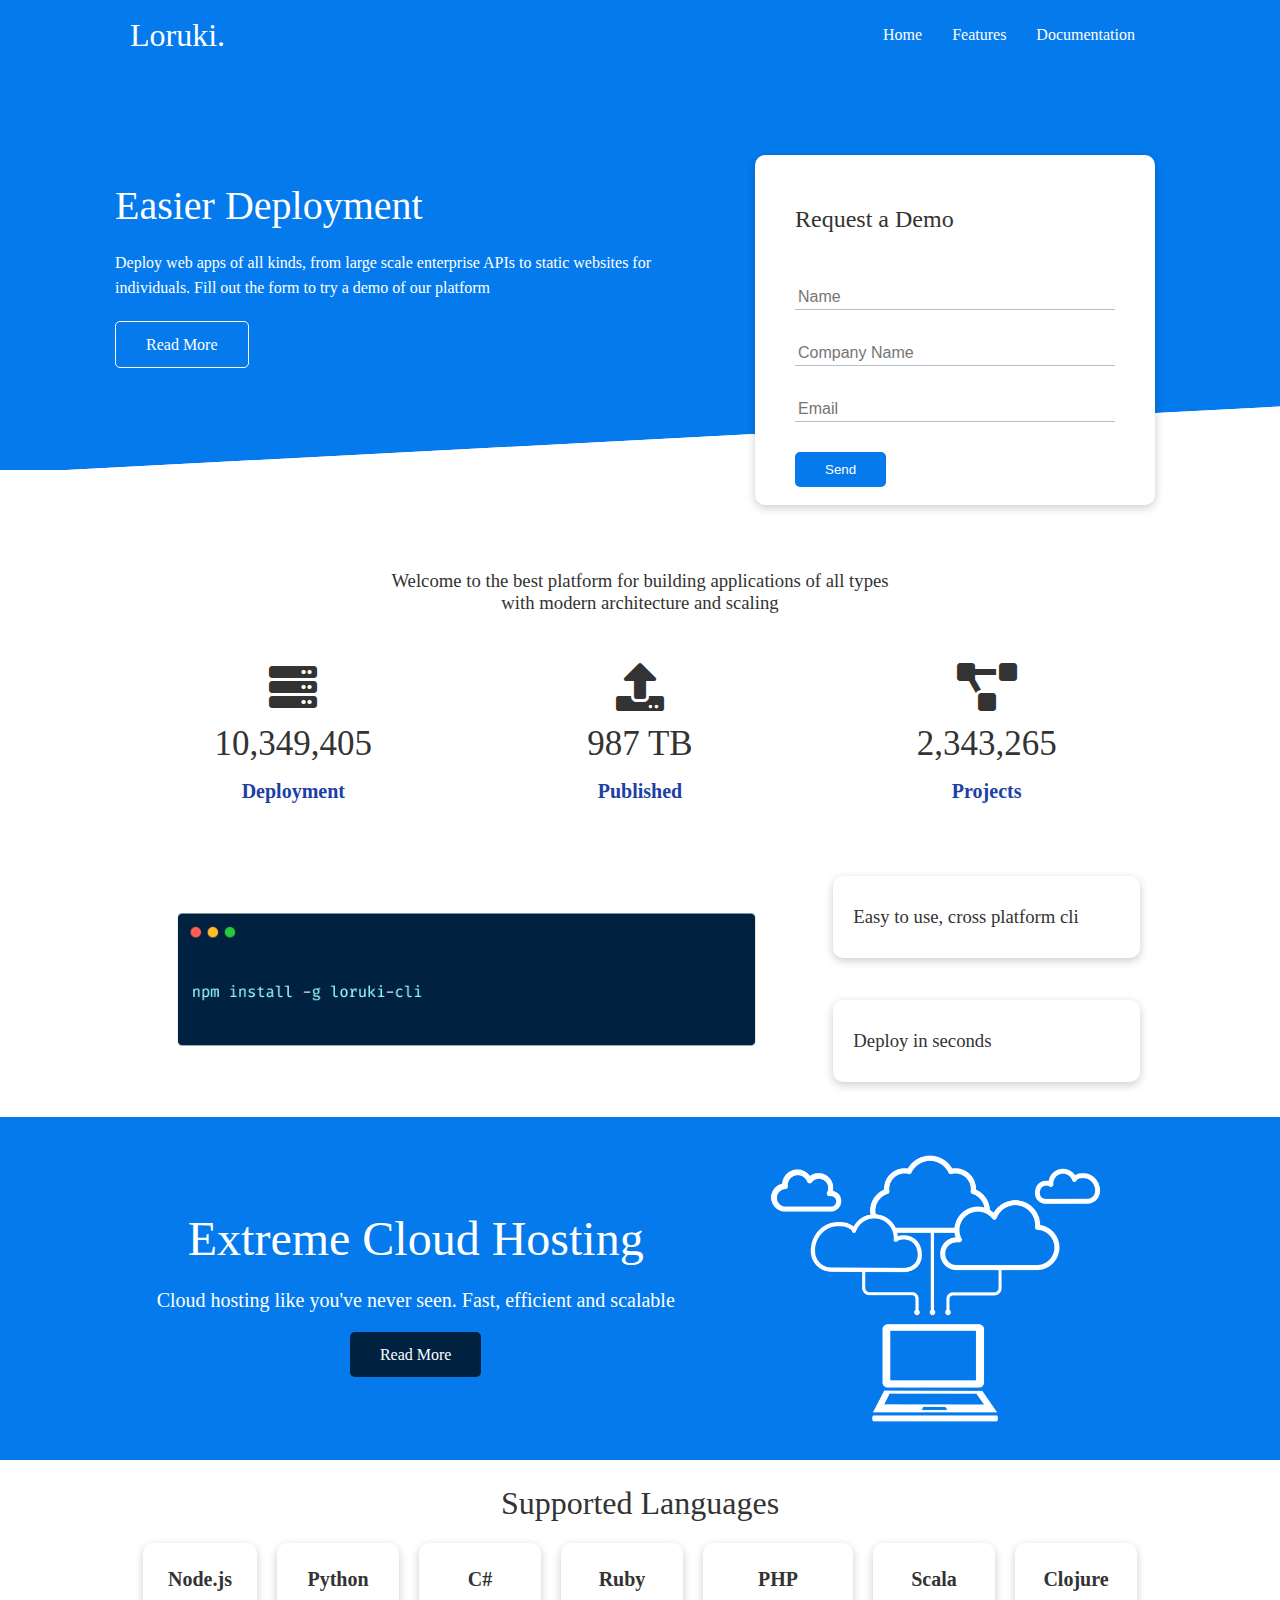
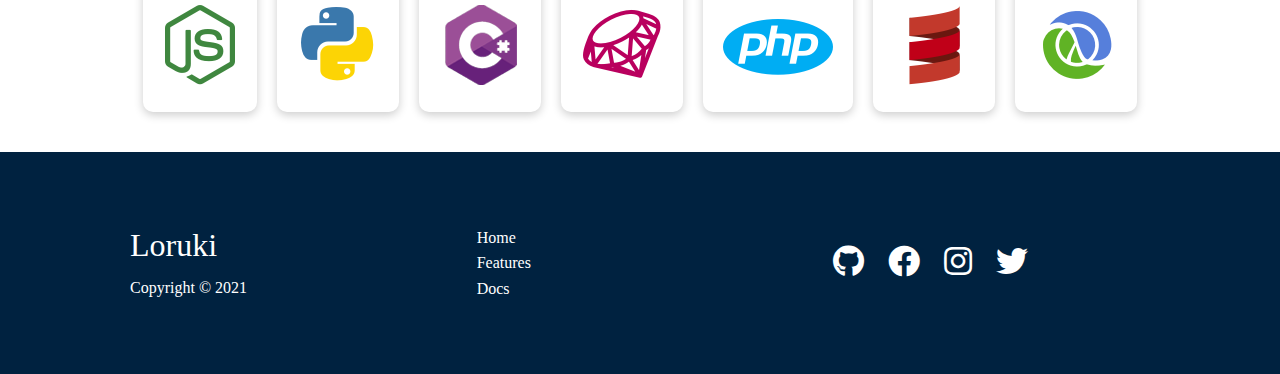
==== commit 0f0fe677: "make showcase form to netlify compatiable by adding hidden input and hidden class and style the hidd" ====
--- a/index.html
+++ b/index.html
@@ -40,7 +40,18 @@
         </div>
         <div class="showcase-form card">
           <h2>Request a Demo</h2>
-          <form>
+          <form
+            name="contact"
+            method="POST"
+            netlify-honeypot="bot-field"
+            data-netlify="true"
+          >
+            <input type="hidden" name="form-name" value="contact" />
+            <p class="hidden">
+              <label
+                >Don’t fill this out if you’re human: <input name="bot-field"
+              /></label>
+            </p>
             <div class="form-control">
               <input type="text" name="name" placeholder="Name" required />
             </div>
--- a/css/style.css
+++ b/css/style.css
@@ -53,6 +53,11 @@
   background: #333;
   color: #fff;
   padding: 10px;
+}
+
+.hidden {
+  visibility: hidden;
+  height: 0;
 }
 
 /* NavBar */
